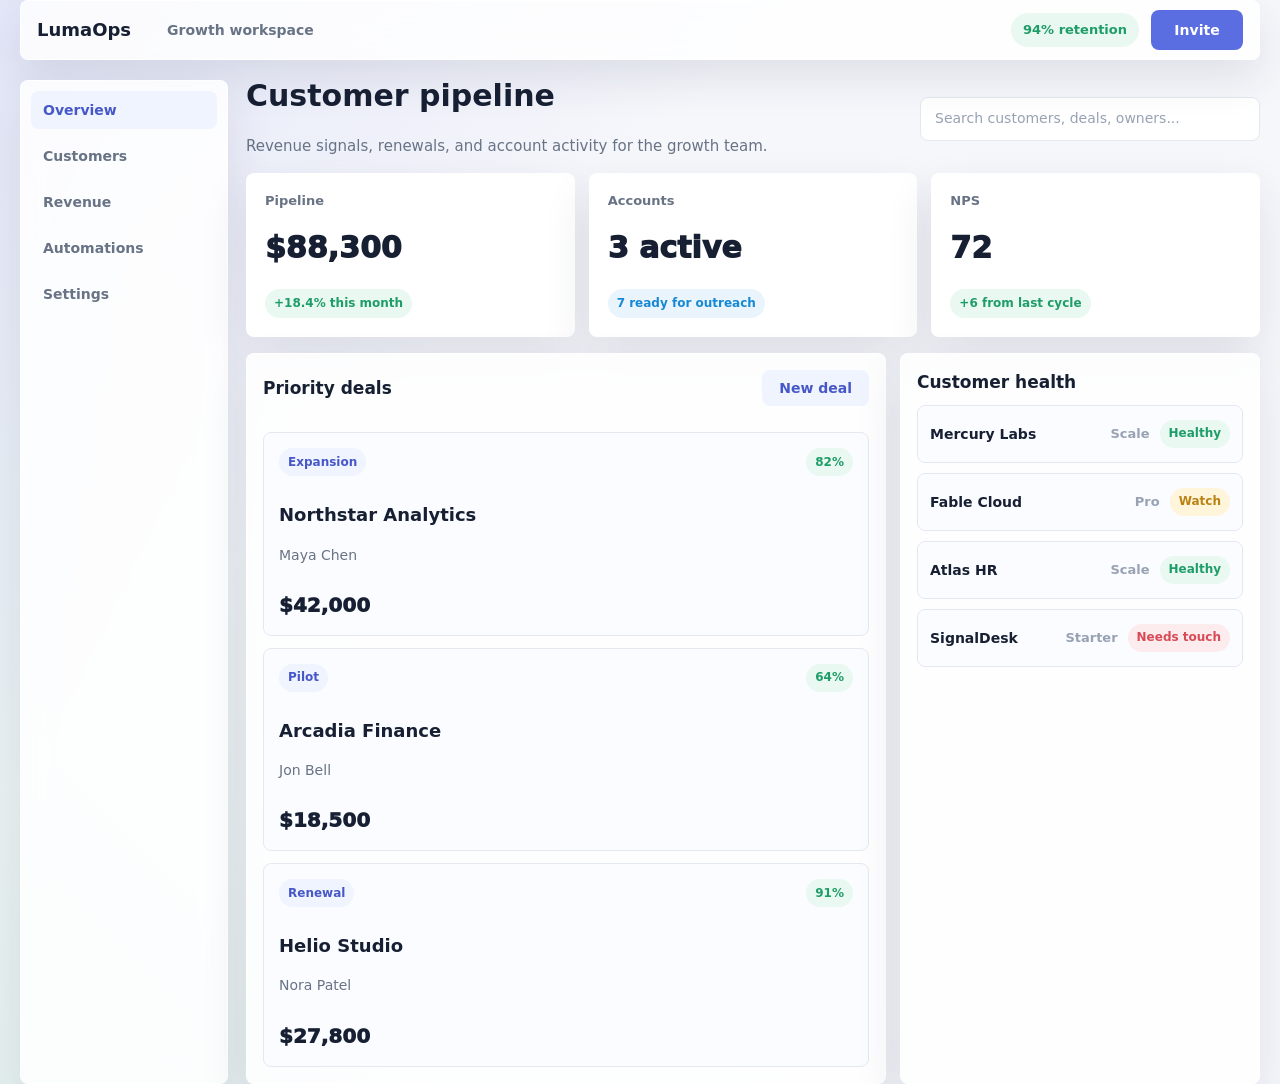
==== preview/saas.html @ c85f1627 "Initial technical preview" ====
<!doctype html>
<html lang="en">
<head>
  <meta charset="utf-8">
  <meta name="viewport" content="width=device-width, initial-scale=1">
  <title>Otoe SaaS Preview</title>
  <link rel="stylesheet" href="saas.css">
</head>
<body>
    <div class="otoe-stack otoe-vstack saas-app" style="--otoe-gap:0px">
      <div class="otoe-stack otoe-hstack saas-topbar" style="--otoe-gap:12px">
        <span class="otoe-text saas-brand">LumaOps</span>
        <span class="otoe-text saas-workspace">Growth workspace</span>
        <span class="otoe-text saas-status">94% retention</span>
        <button class="otoe-button saas-invite" type="button">Invite</button>
      </div>
      <div class="otoe-stack otoe-hstack saas-layout" style="--otoe-gap:18px">
        <section class="otoe-panel saas-sidebar">
          <div class="otoe-stack otoe-vstack saas-nav" style="--otoe-gap:8px">
            <button class="otoe-button nav-item is-active" type="button">Overview</button>
            <button class="otoe-button nav-item" type="button">Customers</button>
            <button class="otoe-button nav-item" type="button">Revenue</button>
            <button class="otoe-button nav-item" type="button">Automations</button>
            <button class="otoe-button nav-item" type="button">Settings</button>
          </div>
        </section>
        <div class="otoe-stack otoe-vstack saas-main" style="--otoe-gap:16px">
          <div class="otoe-stack otoe-hstack page-header" style="--otoe-gap:16px">
            <div class="otoe-stack otoe-vstack page-heading">
              <span class="otoe-text page-title">Customer pipeline</span>
              <span class="otoe-text page-subtitle">Revenue signals, renewals, and account activity for the growth team.</span>
            </div>
            <input class="otoe-input saas-search" placeholder="Search customers, deals, owners...">
          </div>
          <div class="otoe-stack otoe-hstack metric-grid" style="--otoe-gap:14px">
            <section class="otoe-panel saas-metric-card">
              <div class="otoe-stack otoe-vstack metric-body">
                <span class="otoe-text metric-label">Pipeline</span>
                <span class="otoe-text metric-value">$88,300</span>
                <span class="otoe-text metric-delta good">+18.4% this month</span>
              </div>
            </section>
            <section class="otoe-panel saas-metric-card">
              <div class="otoe-stack otoe-vstack metric-body">
                <span class="otoe-text metric-label">Accounts</span>
                <span class="otoe-text metric-value">3 active</span>
                <span class="otoe-text metric-delta info">7 ready for outreach</span>
              </div>
            </section>
            <section class="otoe-panel saas-metric-card">
              <div class="otoe-stack otoe-vstack metric-body">
                <span class="otoe-text metric-label">NPS</span>
                <span class="otoe-text metric-value">72</span>
                <span class="otoe-text metric-delta good">+6 from last cycle</span>
              </div>
            </section>
          </div>
          <div class="otoe-stack otoe-vstack section-body" style="--otoe-gap:0px">
            <div class="otoe-fragment otoe-show">
              <div class="otoe-stack otoe-hstack content-grid" style="--otoe-gap:14px">
                <section class="otoe-panel pipeline-panel">
                  <div class="otoe-stack otoe-vstack pipeline-list" style="--otoe-gap:12px">
                    <div class="otoe-stack otoe-hstack section-header">
                      <span class="otoe-text section-heading">Priority deals</span>
                      <button class="otoe-button ghost-button" type="button">New deal</button>
                    </div>
                    <div class="otoe-fragment otoe-for">
                      <section class="otoe-panel pipeline-card">
                        <div class="otoe-stack otoe-vstack deal-body">
                          <div class="otoe-stack otoe-hstack deal-meta">
                            <span class="otoe-text deal-stage">Expansion</span>
                            <span class="otoe-text deal-confidence">82%</span>
                          </div>
                          <span class="otoe-text deal-name">Northstar Analytics</span>
                          <span class="otoe-text deal-owner">Maya Chen</span>
                          <span class="otoe-text deal-amount">$42,000</span>
                        </div>
                      </section>
                      <section class="otoe-panel pipeline-card">
                        <div class="otoe-stack otoe-vstack deal-body">
                          <div class="otoe-stack otoe-hstack deal-meta">
                            <span class="otoe-text deal-stage">Pilot</span>
                            <span class="otoe-text deal-confidence">64%</span>
                          </div>
                          <span class="otoe-text deal-name">Arcadia Finance</span>
                          <span class="otoe-text deal-owner">Jon Bell</span>
                          <span class="otoe-text deal-amount">$18,500</span>
                        </div>
                      </section>
                      <section class="otoe-panel pipeline-card">
                        <div class="otoe-stack otoe-vstack deal-body">
                          <div class="otoe-stack otoe-hstack deal-meta">
                            <span class="otoe-text deal-stage">Renewal</span>
                            <span class="otoe-text deal-confidence">91%</span>
                          </div>
                          <span class="otoe-text deal-name">Helio Studio</span>
                          <span class="otoe-text deal-owner">Nora Patel</span>
                          <span class="otoe-text deal-amount">$27,800</span>
                        </div>
                      </section>
                    </div>
                  </div>
                </section>
                <section class="otoe-panel customer-panel">
                  <div class="otoe-stack otoe-vstack customer-list" style="--otoe-gap:10px">
                    <span class="otoe-text section-heading">Customer health</span>
                    <div class="otoe-fragment otoe-for">
                      <div class="otoe-stack otoe-hstack customer-row">
                        <span class="otoe-text customer-name">Mercury Labs</span>
                        <span class="otoe-text customer-plan">Scale</span>
                        <span class="otoe-text customer-health good">Healthy</span>
                      </div>
                      <div class="otoe-stack otoe-hstack customer-row">
                        <span class="otoe-text customer-name">Fable Cloud</span>
                        <span class="otoe-text customer-plan">Pro</span>
                        <span class="otoe-text customer-health warn">Watch</span>
                      </div>
                      <div class="otoe-stack otoe-hstack customer-row">
                        <span class="otoe-text customer-name">Atlas HR</span>
                        <span class="otoe-text customer-plan">Scale</span>
                        <span class="otoe-text customer-health good">Healthy</span>
                      </div>
                      <div class="otoe-stack otoe-hstack customer-row">
                        <span class="otoe-text customer-name">SignalDesk</span>
                        <span class="otoe-text customer-plan">Starter</span>
                        <span class="otoe-text customer-health danger">Needs touch</span>
                      </div>
                    </div>
                  </div>
                </section>
              </div>
            </div>
            <div class="otoe-fragment otoe-show"></div>
            <div class="otoe-fragment otoe-show"></div>
            <div class="otoe-fragment otoe-show"></div>
            <div class="otoe-fragment otoe-show"></div>
          </div>
        </div>
      </div>
    </div>
</body>
</html>
---- preview/saas.css ----
:root {
  color-scheme: light;
  --bg: #f6f7fb;
  --panel: #ffffff;
  --panel-soft: #fbfcff;
  --surface: #f0f4ff;
  --surface-strong: #e8eefb;
  --line: #e4e8f0;
  --line-strong: #d2d9e6;
  --text: #172033;
  --muted: #687385;
  --quiet: #98a2b3;
  --accent: #5b6ee1;
  --accent-strong: #4657c8;
  --green: #1f9d68;
  --blue: #1688d4;
  --yellow: #b98212;
  --red: #d94a57;
  --shadow: rgba(36, 48, 77, 0.11);
}

* {
  box-sizing: border-box;
}

body {
  margin: 0;
  min-height: 100vh;
  background:
    linear-gradient(135deg, rgba(91, 110, 225, 0.12), transparent 34%),
    linear-gradient(45deg, rgba(31, 157, 104, 0.08), transparent 42%),
    var(--bg);
  color: var(--text);
  font-family:
    Inter,
    ui-sans-serif,
    system-ui,
    -apple-system,
    BlinkMacSystemFont,
    "Segoe UI",
    sans-serif;
  line-height: 1.45;
}

button,
input {
  font: inherit;
}

.saas-app {
  width: min(1240px, 100%);
  min-height: 100vh;
  margin: 0 auto;
  padding: 24px 28px 32px;
}

.otoe-stack {
  gap: var(--otoe-gap, 0);
  padding: var(--otoe-padding, 0);
}

.otoe-vstack {
  display: flex;
  flex-direction: column;
}

.otoe-hstack {
  display: flex;
  align-items: center;
}

.otoe-panel {
  min-width: 0;
  overflow: hidden;
  background: rgba(255, 255, 255, 0.86);
  border: 1px solid rgba(255, 255, 255, 0.76);
  border-radius: 8px;
  box-shadow: 0 20px 48px var(--shadow);
  backdrop-filter: blur(14px);
}

.otoe-panel-title {
  display: none;
}

.otoe-text {
  min-width: 0;
}

.otoe-button {
  min-height: 40px;
  border: 1px solid transparent;
  background: var(--accent);
  color: #ffffff;
  padding: 0 16px;
  border-radius: 8px;
  cursor: pointer;
  font-size: 14px;
  font-weight: 750;
  transition:
    transform 140ms ease,
    background 140ms ease,
    box-shadow 140ms ease;
}

.otoe-button:hover,
.otoe-button:focus-visible {
  background: var(--accent-strong);
  box-shadow: 0 10px 22px rgba(91, 110, 225, 0.25);
  outline: none;
}

.otoe-button:active {
  transform: translateY(1px);
}

.otoe-input {
  width: 100%;
  min-height: 44px;
  border: 1px solid var(--line);
  background: #ffffff;
  color: var(--text);
  padding: 0 14px;
  border-radius: 8px;
  outline: none;
  font-size: 14px;
}

.otoe-input::placeholder {
  color: var(--quiet);
}

.otoe-input:focus {
  border-color: var(--accent);
  box-shadow: 0 0 0 4px rgba(91, 110, 225, 0.12);
}

.otoe-fragment {
  display: contents;
}

.saas-topbar {
  min-height: 60px;
  margin-bottom: 20px;
  padding: 0 16px;
  background: rgba(255, 255, 255, 0.82);
  border: 1px solid rgba(255, 255, 255, 0.8);
  border-radius: 8px;
  box-shadow: 0 18px 44px var(--shadow);
  backdrop-filter: blur(16px);
}

.saas-brand {
  width: 118px;
  font-size: 18px;
  font-weight: 900;
  color: var(--text);
}

.saas-workspace {
  flex: 1;
  color: var(--muted);
  font-size: 14px;
  font-weight: 700;
}

.saas-status {
  min-height: 34px;
  display: inline-flex;
  align-items: center;
  padding: 0 12px;
  border-radius: 999px;
  background: #e9f8f0;
  color: var(--green);
  font-size: 13px;
  font-weight: 800;
}

.saas-invite {
  min-width: 92px;
}

.saas-layout {
  align-items: stretch;
}

.saas-sidebar {
  width: 208px;
  flex: 0 0 208px;
  padding: 10px;
}

.saas-nav {
  padding: 0;
}

.nav-item {
  min-height: 38px;
  display: flex;
  align-items: center;
  justify-content: flex-start;
  width: 100%;
  border: 0;
  box-shadow: none;
  background: transparent;
  padding: 0 12px;
  border-radius: 8px;
  color: var(--muted);
  font-size: 14px;
  font-weight: 750;
  text-align: left;
}

.nav-item.is-active {
  background: var(--surface);
  color: var(--accent-strong);
}

.nav-item:hover,
.nav-item:focus-visible {
  background: var(--surface);
  color: var(--accent-strong);
  box-shadow: none;
}

.saas-main {
  min-width: 0;
  flex: 1;
}

.page-header {
  align-items: center;
  min-height: 74px;
}

.page-heading {
  flex: 1;
}

.page-title {
  display: block;
  color: var(--text);
  font-size: 30px;
  font-weight: 900;
  line-height: 1.05;
}

.page-subtitle {
  display: block;
  max-width: 560px;
  margin-top: 8px;
  color: var(--muted);
  font-size: 15px;
}

.saas-search {
  max-width: 340px;
  flex: 0 0 340px;
}

.metric-grid {
  display: grid;
  grid-template-columns: repeat(3, minmax(0, 1fr));
}

.saas-metric-card {
  background: #ffffff;
}

.metric-body {
  min-height: 132px;
  padding: 18px;
  justify-content: space-between;
}

.metric-label {
  color: var(--muted);
  font-size: 13px;
  font-weight: 800;
}

.metric-value {
  display: block;
  margin-top: 8px;
  color: var(--text);
  font-size: 30px;
  font-weight: 950;
  line-height: 1;
}

.metric-delta {
  display: inline-flex;
  width: fit-content;
  margin-top: 12px;
  padding: 6px 9px;
  border-radius: 999px;
  font-size: 12px;
  font-weight: 800;
}

.metric-delta.good {
  background: #e9f8f0;
  color: var(--green);
}

.metric-delta.info {
  background: #e9f4fd;
  color: var(--blue);
}

.content-grid {
  align-items: stretch;
  display: grid;
  grid-template-columns: minmax(0, 1.28fr) minmax(300px, 0.72fr);
}

.section-body {
  min-width: 0;
}

.pipeline-panel,
.customer-panel {
  padding: 16px;
}

.section-header {
  justify-content: space-between;
  margin-bottom: 14px;
}

.section-heading {
  color: var(--text);
  font-size: 17px;
  font-weight: 900;
}

.ghost-button {
  min-height: 36px;
  background: var(--surface);
  color: var(--accent-strong);
}

.ghost-button:hover,
.ghost-button:focus-visible {
  background: var(--surface-strong);
  box-shadow: none;
}

.pipeline-list {
  padding: 0;
}

.pipeline-card {
  box-shadow: none;
  background: var(--panel-soft);
  border-color: var(--line);
}

.deal-body {
  min-height: 138px;
  padding: 15px;
  justify-content: space-between;
}

.deal-meta {
  justify-content: space-between;
  gap: 10px;
}

.deal-stage,
.deal-confidence {
  min-height: 28px;
  display: inline-flex;
  align-items: center;
  padding: 0 9px;
  border-radius: 999px;
  font-size: 12px;
  font-weight: 850;
}

.deal-stage {
  background: var(--surface);
  color: var(--accent-strong);
}

.deal-confidence {
  background: #e9f8f0;
  color: var(--green);
}

.deal-name {
  display: block;
  margin-top: 14px;
  color: var(--text);
  font-size: 18px;
  font-weight: 900;
}

.deal-owner {
  display: block;
  margin-top: 4px;
  color: var(--muted);
  font-size: 14px;
}

.deal-amount {
  display: block;
  margin-top: 14px;
  color: var(--text);
  font-size: 20px;
  font-weight: 950;
}

.customer-list {
  padding: 0;
  margin-top: 0;
}

.customer-row {
  min-height: 58px;
  gap: 10px;
  padding: 0 12px;
  border: 1px solid var(--line);
  border-radius: 8px;
  background: var(--panel-soft);
}

.customer-name {
  flex: 1;
  color: var(--text);
  font-size: 14px;
  font-weight: 850;
}

.customer-plan {
  color: var(--quiet);
  font-size: 13px;
  font-weight: 750;
}

.customer-health {
  min-height: 28px;
  display: inline-flex;
  align-items: center;
  padding: 0 9px;
  border-radius: 999px;
  font-size: 12px;
  font-weight: 850;
}

.customer-health.good {
  background: #e9f8f0;
  color: var(--green);
}

.customer-health.warn {
  background: #fff5db;
  color: var(--yellow);
}

.customer-health.danger {
  background: #fdecee;
  color: var(--red);
}

.view-panel,
.forecast-panel,
.queue-panel {
  padding: 16px;
}

.customer-table {
  padding: 0;
}

.customer-table-head,
.customer-table-row {
  display: grid;
  grid-template-columns: minmax(180px, 1.2fr) minmax(90px, 0.45fr) minmax(110px, 0.55fr) minmax(180px, 1fr);
  gap: 12px;
  align-items: center;
}

.customer-table-head {
  min-height: 36px;
  padding: 0 12px;
}

.customer-table-row {
  min-height: 58px;
  padding: 0 12px;
  border: 1px solid var(--line);
  border-radius: 8px;
  background: var(--panel-soft);
}

.table-head {
  color: var(--quiet);
  font-size: 12px;
  font-weight: 850;
  text-transform: uppercase;
}

.table-cell {
  color: var(--muted);
  font-size: 14px;
  font-weight: 750;
}

.table-cell.account {
  color: var(--text);
  font-weight: 900;
}

.split-view {
  display: grid;
  grid-template-columns: minmax(260px, 0.75fr) minmax(0, 1.25fr);
  align-items: stretch;
}

.forecast-card {
  min-height: 220px;
  justify-content: space-between;
}

.forecast-value {
  display: block;
  color: var(--text);
  font-size: 34px;
  font-weight: 950;
  line-height: 1.05;
}

.forecast-note {
  display: block;
  color: var(--muted);
  font-size: 15px;
}

.queue-list {
  margin-top: 14px;
}

.queue-row,
.automation-row,
.settings-row {
  min-height: 58px;
  padding: 0 12px;
  border: 1px solid var(--line);
  border-radius: 8px;
  background: var(--panel-soft);
}

.queue-name {
  flex: 1;
  color: var(--text);
  font-size: 14px;
  font-weight: 900;
}

.queue-amount {
  color: var(--accent-strong);
  font-size: 15px;
  font-weight: 950;
}

.automation-list,
.settings-list {
  padding: 0;
}

.automation-copy {
  flex: 1;
}

.automation-title,
.settings-label {
  display: block;
  color: var(--text);
  font-size: 14px;
  font-weight: 900;
}

.automation-description,
.settings-value {
  display: block;
  margin-top: 3px;
  color: var(--muted);
  font-size: 13px;
}

.automation-state {
  min-height: 30px;
  display: inline-flex;
  align-items: center;
  padding: 0 10px;
  border-radius: 999px;
  background: var(--surface);
  color: var(--accent-strong);
  font-size: 12px;
  font-weight: 850;
}

.settings-row {
  justify-content: space-between;
  gap: 16px;
}

@media (max-width: 980px) {
  .saas-layout,
  .page-header {
    flex-direction: column;
  }

  .saas-sidebar,
  .saas-search {
    width: 100%;
    max-width: none;
    flex: auto;
  }

  .metric-grid,
  .content-grid,
  .split-view,
  .customer-table-head,
  .customer-table-row {
    grid-template-columns: 1fr;
  }

  .customer-table-head {
    display: none;
  }

  .page-header {
    align-items: stretch;
  }
}

@media (max-width: 620px) {
  .saas-app {
    padding: 12px;
  }

  .saas-topbar {
    min-height: auto;
    flex-wrap: wrap;
    padding: 12px;
  }

  .saas-brand,
  .saas-workspace,
  .saas-status,
  .saas-invite {
    width: 100%;
  }

  .page-title {
    font-size: 26px;
  }
}
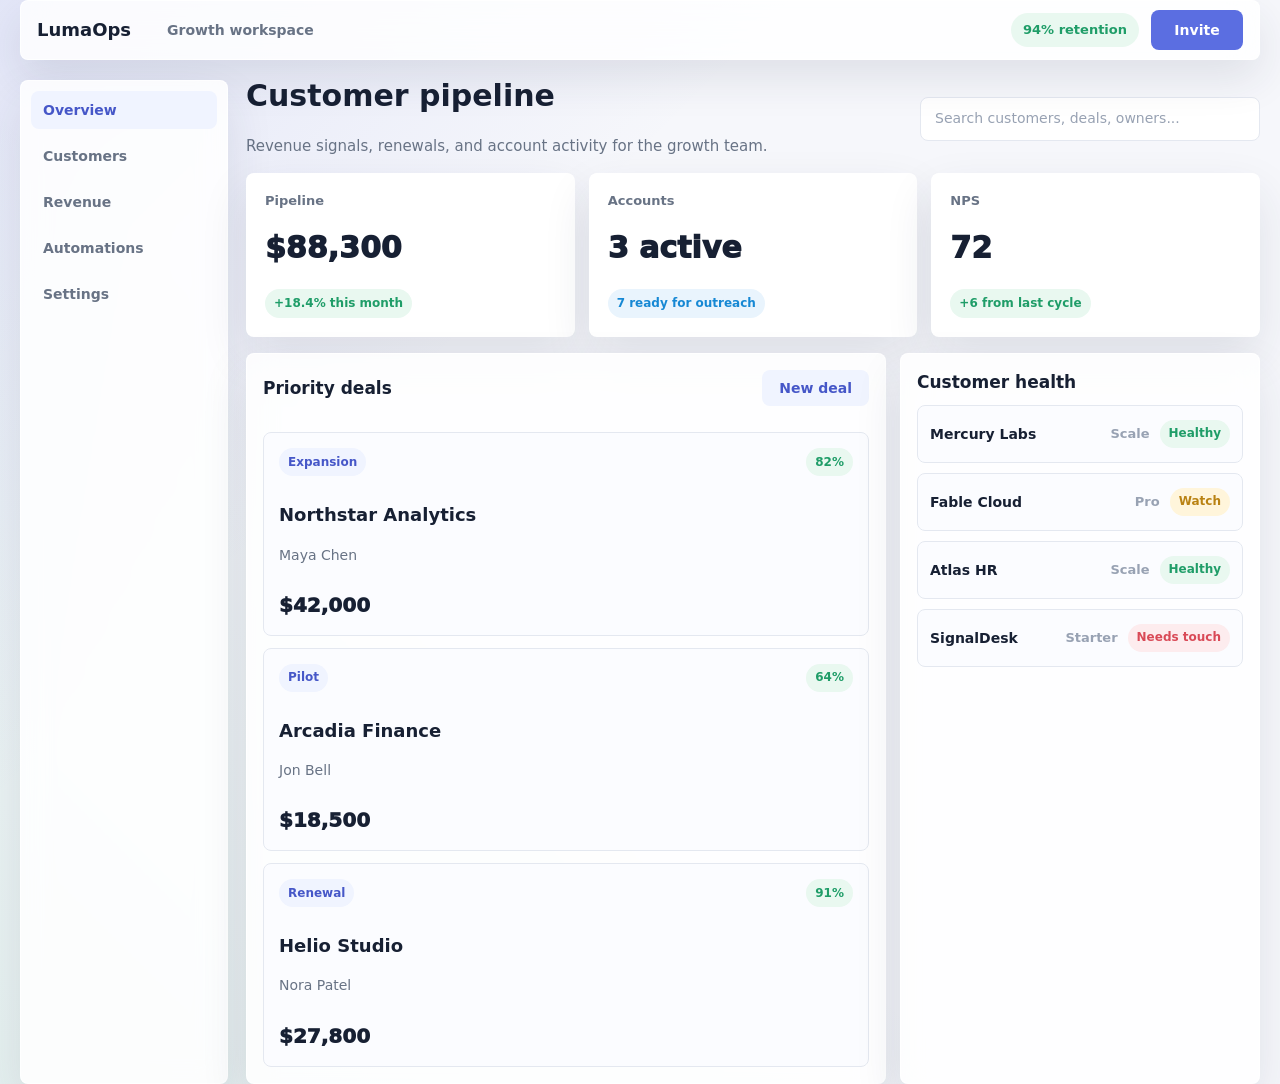
==== commit 2f31ecde: "Add initial UI kit primitives" ====
--- a/preview/saas.html
+++ b/preview/saas.html
@@ -8,20 +8,20 @@
 </head>
 <body>
     <div class="otoe-stack otoe-vstack saas-app" style="--otoe-gap:0px">
-      <div class="otoe-stack otoe-hstack saas-topbar" style="--otoe-gap:12px">
+      <div class="otoe-stack otoe-hstack ui-toolbar saas-topbar" style="--otoe-gap:12px">
         <span class="otoe-text saas-brand">LumaOps</span>
         <span class="otoe-text saas-workspace">Growth workspace</span>
-        <span class="otoe-text saas-status">94% retention</span>
-        <button class="otoe-button saas-invite" type="button">Invite</button>
+        <span class="otoe-text ui-badge is-success saas-status">94% retention</span>
+        <button class="otoe-button ui-button is-primary is-md saas-invite" type="button">Invite</button>
       </div>
       <div class="otoe-stack otoe-hstack saas-layout" style="--otoe-gap:18px">
-        <section class="otoe-panel saas-sidebar">
-          <div class="otoe-stack otoe-vstack saas-nav" style="--otoe-gap:8px">
-            <button class="otoe-button nav-item is-active" type="button">Overview</button>
-            <button class="otoe-button nav-item" type="button">Customers</button>
-            <button class="otoe-button nav-item" type="button">Revenue</button>
-            <button class="otoe-button nav-item" type="button">Automations</button>
-            <button class="otoe-button nav-item" type="button">Settings</button>
+        <section class="otoe-panel ui-card is-default saas-sidebar">
+          <div class="otoe-stack otoe-vstack ui-tabs is-vertical saas-nav" style="--otoe-gap:8px">
+            <button class="otoe-button ui-tab nav-item is-active" type="button">Overview</button>
+            <button class="otoe-button ui-tab nav-item" type="button">Customers</button>
+            <button class="otoe-button ui-tab nav-item" type="button">Revenue</button>
+            <button class="otoe-button ui-tab nav-item" type="button">Automations</button>
+            <button class="otoe-button ui-tab nav-item" type="button">Settings</button>
           </div>
         </section>
         <div class="otoe-stack otoe-vstack saas-main" style="--otoe-gap:16px">
@@ -33,25 +33,31 @@
             <input class="otoe-input saas-search" placeholder="Search customers, deals, owners...">
           </div>
           <div class="otoe-stack otoe-hstack metric-grid" style="--otoe-gap:14px">
-            <section class="otoe-panel saas-metric-card">
-              <div class="otoe-stack otoe-vstack metric-body">
-                <span class="otoe-text metric-label">Pipeline</span>
-                <span class="otoe-text metric-value">$88,300</span>
-                <span class="otoe-text metric-delta good">+18.4% this month</span>
+            <section class="otoe-panel ui-card is-default ui-stat-card saas-metric-card">
+              <div class="otoe-stack otoe-vstack ui-stat-body">
+                <span class="otoe-text ui-stat-label">Pipeline</span>
+                <span class="otoe-text ui-stat-value">$88,300</span>
+                <div class="otoe-fragment otoe-show">
+                  <span class="otoe-text ui-stat-detail is-good">+18.4% this month</span>
+                </div>
               </div>
             </section>
-            <section class="otoe-panel saas-metric-card">
-              <div class="otoe-stack otoe-vstack metric-body">
-                <span class="otoe-text metric-label">Accounts</span>
-                <span class="otoe-text metric-value">3 active</span>
-                <span class="otoe-text metric-delta info">7 ready for outreach</span>
+            <section class="otoe-panel ui-card is-default ui-stat-card saas-metric-card">
+              <div class="otoe-stack otoe-vstack ui-stat-body">
+                <span class="otoe-text ui-stat-label">Accounts</span>
+                <span class="otoe-text ui-stat-value">3 active</span>
+                <div class="otoe-fragment otoe-show">
+                  <span class="otoe-text ui-stat-detail is-info">7 ready for outreach</span>
+                </div>
               </div>
             </section>
-            <section class="otoe-panel saas-metric-card">
-              <div class="otoe-stack otoe-vstack metric-body">
-                <span class="otoe-text metric-label">NPS</span>
-                <span class="otoe-text metric-value">72</span>
-                <span class="otoe-text metric-delta good">+6 from last cycle</span>
+            <section class="otoe-panel ui-card is-default ui-stat-card saas-metric-card">
+              <div class="otoe-stack otoe-vstack ui-stat-body">
+                <span class="otoe-text ui-stat-label">NPS</span>
+                <span class="otoe-text ui-stat-value">72</span>
+                <div class="otoe-fragment otoe-show">
+                  <span class="otoe-text ui-stat-detail is-good">+6 from last cycle</span>
+                </div>
               </div>
             </section>
           </div>
@@ -62,7 +68,7 @@
                   <div class="otoe-stack otoe-vstack pipeline-list" style="--otoe-gap:12px">
                     <div class="otoe-stack otoe-hstack section-header">
                       <span class="otoe-text section-heading">Priority deals</span>
-                      <button class="otoe-button ghost-button" type="button">New deal</button>
+                      <button class="otoe-button ui-button is-ghost is-md ghost-button" type="button">New deal</button>
                     </div>
                     <div class="otoe-fragment otoe-for">
                       <section class="otoe-panel pipeline-card">
--- a/preview/saas.css
+++ b/preview/saas.css
@@ -267,19 +267,22 @@
   background: #ffffff;
 }
 
-.metric-body {
+.metric-body,
+.ui-stat-body {
   min-height: 132px;
   padding: 18px;
   justify-content: space-between;
 }
 
-.metric-label {
+.metric-label,
+.ui-stat-label {
   color: var(--muted);
   font-size: 13px;
   font-weight: 800;
 }
 
-.metric-value {
+.metric-value,
+.ui-stat-value {
   display: block;
   margin-top: 8px;
   color: var(--text);
@@ -288,7 +291,8 @@
   line-height: 1;
 }
 
-.metric-delta {
+.metric-delta,
+.ui-stat-detail {
   display: inline-flex;
   width: fit-content;
   margin-top: 12px;
@@ -298,12 +302,14 @@
   font-weight: 800;
 }
 
-.metric-delta.good {
+.metric-delta.good,
+.ui-stat-detail.is-good {
   background: #e9f8f0;
   color: var(--green);
 }
 
-.metric-delta.info {
+.metric-delta.info,
+.ui-stat-detail.is-info {
   background: #e9f4fd;
   color: var(--blue);
 }
